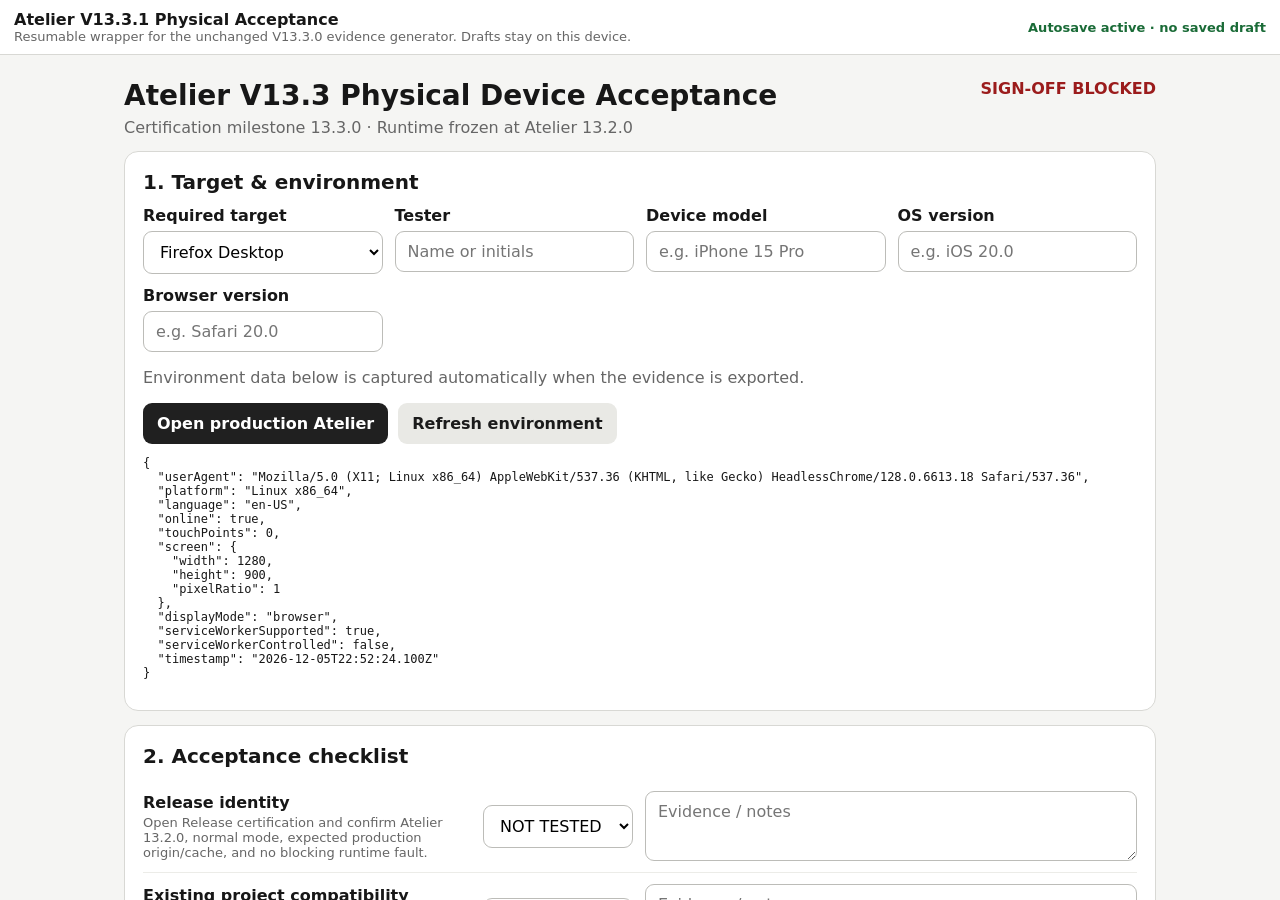
==== acceptance/DEVICE_ACCEPTANCE_13.3.1.html @ f1901b6e "Add resumable V13.3.1 acceptance wrapper" ====
<!doctype html>
<html lang="en">
<head>
<meta charset="utf-8">
<meta name="viewport" content="width=device-width,initial-scale=1,viewport-fit=cover">
<title>Atelier V13.3.1 Physical Acceptance</title>
<style>
*{box-sizing:border-box}html,body{margin:0;height:100%;font-family:system-ui,-apple-system,BlinkMacSystemFont,"Segoe UI",sans-serif;background:#f5f5f3;color:#171717}body{display:grid;grid-template-rows:auto 1fr}.bar{padding:10px 14px;border-bottom:1px solid #d8d8d4;background:#fff;display:flex;gap:12px;align-items:center;justify-content:space-between;flex-wrap:wrap}.title{font-weight:750}.note{font-size:13px;color:#666}.status{font-size:13px;font-weight:700;color:#1a6b37}iframe{width:100%;height:100%;border:0;background:#f5f5f3}
</style>
</head>
<body>
<div class="bar"><div><div class="title">Atelier V13.3.1 Physical Acceptance</div><div class="note">Resumable wrapper for the unchanged V13.3.0 evidence generator. Drafts stay on this device.</div></div><div id="status" class="status">Loading runner…</div></div>
<iframe id="runner" src="DEVICE_ACCEPTANCE_13.3.0.html" title="Atelier physical-device acceptance runner"></iframe>
<script>
const frame=document.getElementById('runner'),statusEl=document.getElementById('status'),PREFIX='atelier-acceptance-draft-13.3.1:';
let doc=null,saveTimer=0;
const wanted=new URLSearchParams(location.search).get('target');
function key(){const t=doc?.getElementById('target')?.value;return t?PREFIX+t:null;}
function rows(){return [...doc.querySelectorAll('#tests .test')].map(r=>({id:r.dataset.id,status:r.querySelector('select').value,notes:r.querySelector('textarea').value}));}
function snapshot(){return {tester:doc.getElementById('tester').value,device:doc.getElementById('device').value,os:doc.getElementById('os').value,browser:doc.getElementById('browser').value,generalNotes:doc.getElementById('generalNotes').value,results:rows(),savedAt:new Date().toISOString()};}
function save(){const k=key();if(!k)return;try{localStorage.setItem(k,JSON.stringify(snapshot()));statusEl.textContent='Draft saved locally';}catch{statusEl.textContent='Local draft save unavailable';}}
function restore(){const k=key();if(!k)return;let d=null;try{d=JSON.parse(localStorage.getItem(k)||'null');}catch{}if(!d){statusEl.textContent='Autosave active · no saved draft';return;}doc.getElementById('tester').value=d.tester||'';doc.getElementById('device').value=d.device||'';doc.getElementById('os').value=d.os||'';doc.getElementById('browser').value=d.browser||'';doc.getElementById('generalNotes').value=d.generalNotes||'';doc.getElementById('attest').checked=false;const m=new Map((d.results||[]).map(x=>[x.id,x]));doc.querySelectorAll('#tests .test').forEach(r=>{const v=m.get(r.dataset.id);if(v){r.querySelector('select').value=v.status||'NOT_TESTED';r.querySelector('textarea').value=v.notes||'';}});doc.getElementById('tester').dispatchEvent(new Event('input',{bubbles:true}));statusEl.textContent='Saved draft restored · re-attest before export';}
function schedule(){clearTimeout(saveTimer);saveTimer=setTimeout(save,150);}
frame.addEventListener('load',()=>{doc=frame.contentDocument;if(!doc){statusEl.textContent='Runner could not be accessed';return;}const target=doc.getElementById('target');if(wanted&&[...target.options].some(o=>o.value===wanted)){target.value=wanted;target.dispatchEvent(new Event('change',{bubbles:true}));}restore();doc.addEventListener('input',schedule,true);target.addEventListener('change',()=>setTimeout(restore,0));addEventListener('pagehide',save);statusEl.textContent=statusEl.textContent||'Autosave active';});
</script>
</body>
</html>
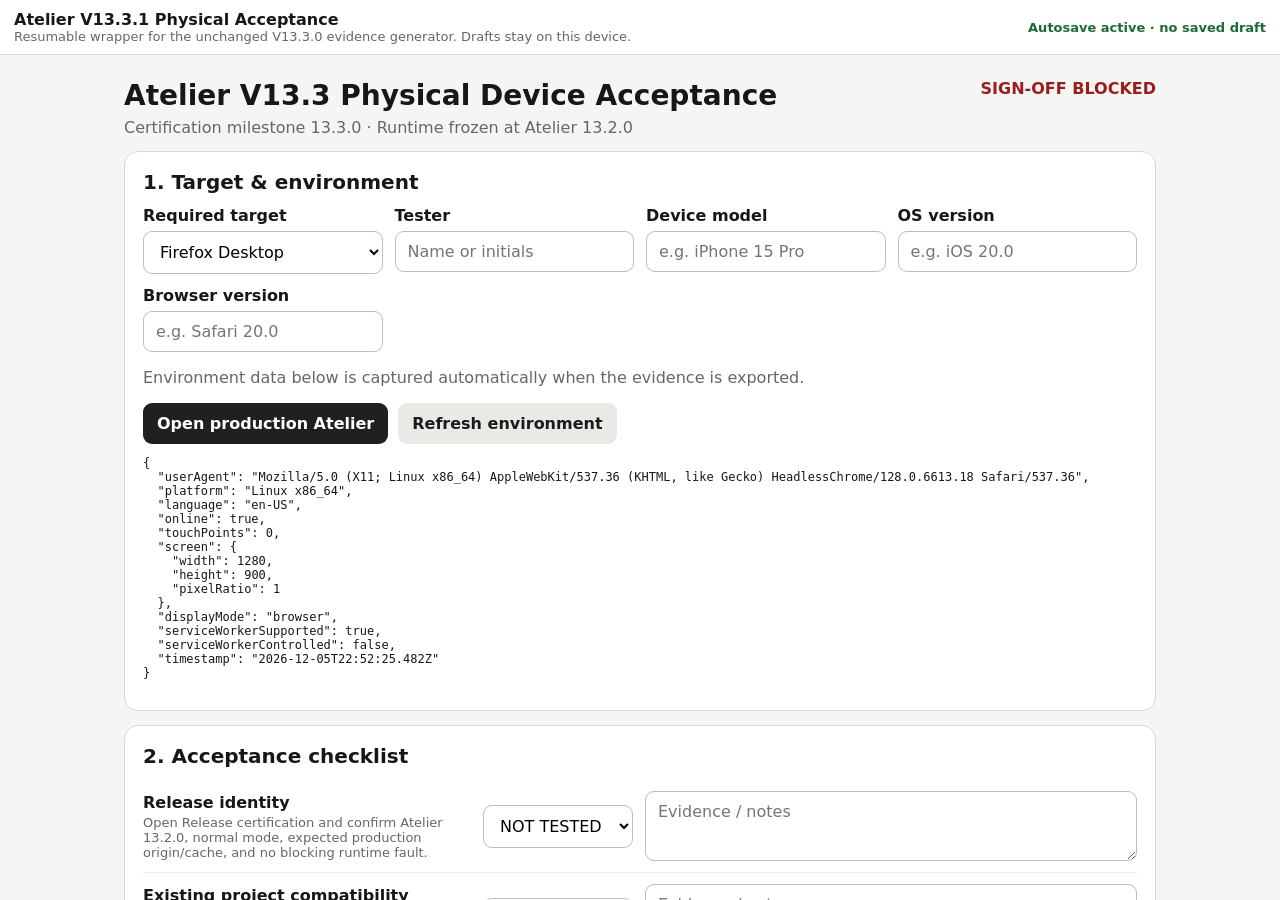
==== commit 8eb6189d: "Harden acceptance draft saving across target switches" ====
--- a/acceptance/DEVICE_ACCEPTANCE_13.3.1.html
+++ b/acceptance/DEVICE_ACCEPTANCE_13.3.1.html
@@ -13,15 +13,15 @@
 <iframe id="runner" src="DEVICE_ACCEPTANCE_13.3.0.html" title="Atelier physical-device acceptance runner"></iframe>
 <script>
 const frame=document.getElementById('runner'),statusEl=document.getElementById('status'),PREFIX='atelier-acceptance-draft-13.3.1:';
-let doc=null,saveTimer=0;
+let doc=null,saveTimer=0,activeTarget='';
 const wanted=new URLSearchParams(location.search).get('target');
-function key(){const t=doc?.getElementById('target')?.value;return t?PREFIX+t:null;}
+function key(id=activeTarget){return id?PREFIX+id:null;}
 function rows(){return [...doc.querySelectorAll('#tests .test')].map(r=>({id:r.dataset.id,status:r.querySelector('select').value,notes:r.querySelector('textarea').value}));}
 function snapshot(){return {tester:doc.getElementById('tester').value,device:doc.getElementById('device').value,os:doc.getElementById('os').value,browser:doc.getElementById('browser').value,generalNotes:doc.getElementById('generalNotes').value,results:rows(),savedAt:new Date().toISOString()};}
-function save(){const k=key();if(!k)return;try{localStorage.setItem(k,JSON.stringify(snapshot()));statusEl.textContent='Draft saved locally';}catch{statusEl.textContent='Local draft save unavailable';}}
-function restore(){const k=key();if(!k)return;let d=null;try{d=JSON.parse(localStorage.getItem(k)||'null');}catch{}if(!d){statusEl.textContent='Autosave active · no saved draft';return;}doc.getElementById('tester').value=d.tester||'';doc.getElementById('device').value=d.device||'';doc.getElementById('os').value=d.os||'';doc.getElementById('browser').value=d.browser||'';doc.getElementById('generalNotes').value=d.generalNotes||'';doc.getElementById('attest').checked=false;const m=new Map((d.results||[]).map(x=>[x.id,x]));doc.querySelectorAll('#tests .test').forEach(r=>{const v=m.get(r.dataset.id);if(v){r.querySelector('select').value=v.status||'NOT_TESTED';r.querySelector('textarea').value=v.notes||'';}});doc.getElementById('tester').dispatchEvent(new Event('input',{bubbles:true}));statusEl.textContent='Saved draft restored · re-attest before export';}
-function schedule(){clearTimeout(saveTimer);saveTimer=setTimeout(save,150);}
-frame.addEventListener('load',()=>{doc=frame.contentDocument;if(!doc){statusEl.textContent='Runner could not be accessed';return;}const target=doc.getElementById('target');if(wanted&&[...target.options].some(o=>o.value===wanted)){target.value=wanted;target.dispatchEvent(new Event('change',{bubbles:true}));}restore();doc.addEventListener('input',schedule,true);target.addEventListener('change',()=>setTimeout(restore,0));addEventListener('pagehide',save);statusEl.textContent=statusEl.textContent||'Autosave active';});
+function save(id=activeTarget){const k=key(id);if(!k||!doc)return;try{localStorage.setItem(k,JSON.stringify(snapshot()));statusEl.textContent='Draft saved locally';}catch{statusEl.textContent='Local draft save unavailable';}}
+function restore(id=activeTarget){const k=key(id);if(!k||!doc)return;let d=null;try{d=JSON.parse(localStorage.getItem(k)||'null');}catch{}if(!d){statusEl.textContent='Autosave active · no saved draft';return;}doc.getElementById('tester').value=d.tester||'';doc.getElementById('device').value=d.device||'';doc.getElementById('os').value=d.os||'';doc.getElementById('browser').value=d.browser||'';doc.getElementById('generalNotes').value=d.generalNotes||'';doc.getElementById('attest').checked=false;const m=new Map((d.results||[]).map(x=>[x.id,x]));doc.querySelectorAll('#tests .test').forEach(r=>{const v=m.get(r.dataset.id);if(v){r.querySelector('select').value=v.status||'NOT_TESTED';r.querySelector('textarea').value=v.notes||'';}});doc.getElementById('tester').dispatchEvent(new Event('input',{bubbles:true}));statusEl.textContent='Saved draft restored · re-attest before export';}
+function schedule(){clearTimeout(saveTimer);saveTimer=setTimeout(()=>save(activeTarget),150);}
+frame.addEventListener('load',()=>{doc=frame.contentDocument;if(!doc){statusEl.textContent='Runner could not be accessed';return;}const target=doc.getElementById('target');if(wanted&&[...target.options].some(o=>o.value===wanted)){target.value=wanted;target.dispatchEvent(new Event('change',{bubbles:true}));}activeTarget=target.value;restore(activeTarget);doc.addEventListener('input',schedule,true);target.addEventListener('change',()=>{clearTimeout(saveTimer);save(activeTarget);},true);target.addEventListener('change',()=>{activeTarget=target.value;setTimeout(()=>restore(activeTarget),0);});addEventListener('pagehide',()=>{clearTimeout(saveTimer);save(activeTarget);});statusEl.textContent=statusEl.textContent||'Autosave active';});
 </script>
 </body>
 </html>
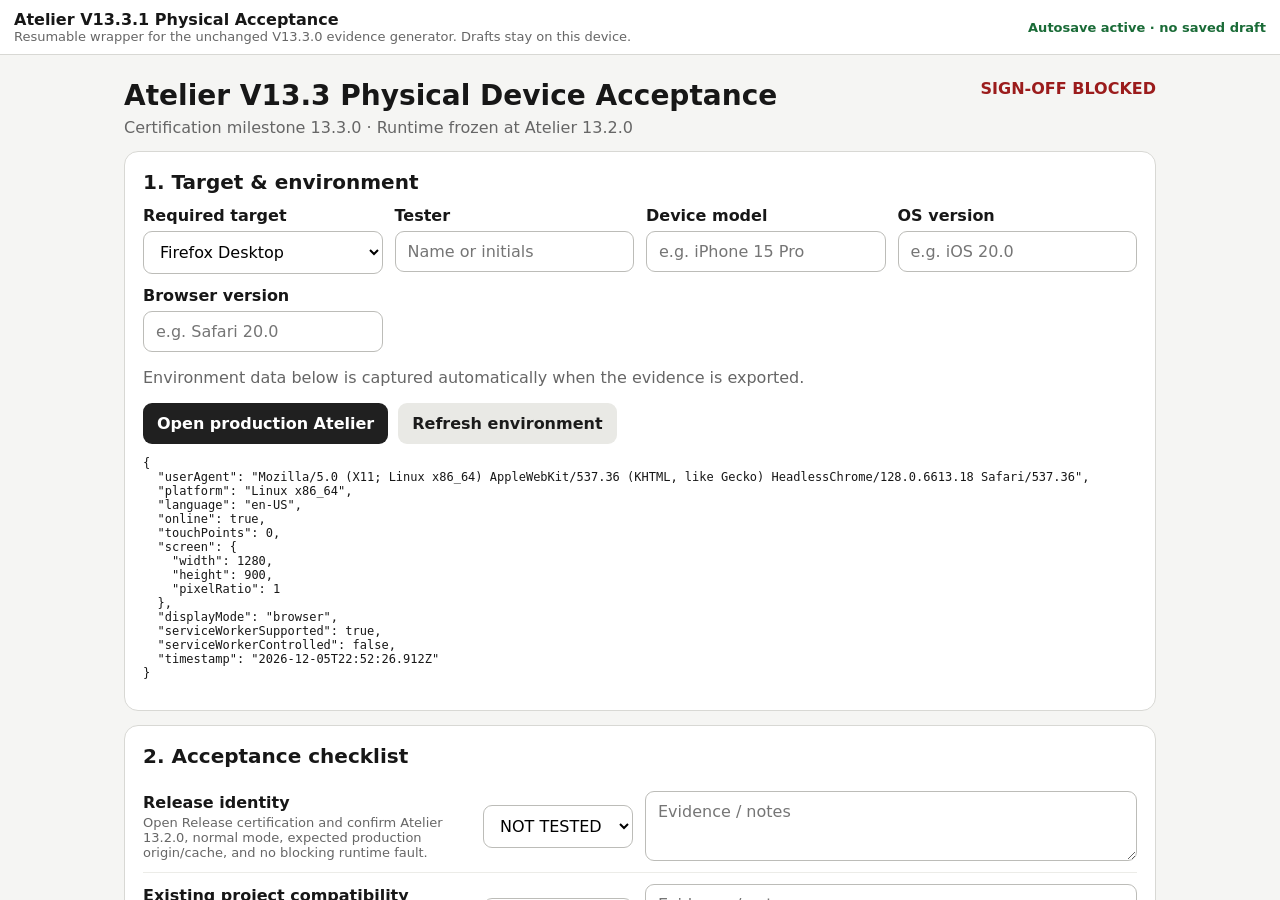
==== commit 7173bee6: "Persist selected physical target across wrapper reloads" ====
--- a/acceptance/DEVICE_ACCEPTANCE_13.3.1.html
+++ b/acceptance/DEVICE_ACCEPTANCE_13.3.1.html
@@ -20,8 +20,9 @@
 function snapshot(){return {tester:doc.getElementById('tester').value,device:doc.getElementById('device').value,os:doc.getElementById('os').value,browser:doc.getElementById('browser').value,generalNotes:doc.getElementById('generalNotes').value,results:rows(),savedAt:new Date().toISOString()};}
 function save(id=activeTarget){const k=key(id);if(!k||!doc)return;try{localStorage.setItem(k,JSON.stringify(snapshot()));statusEl.textContent='Draft saved locally';}catch{statusEl.textContent='Local draft save unavailable';}}
 function restore(id=activeTarget){const k=key(id);if(!k||!doc)return;let d=null;try{d=JSON.parse(localStorage.getItem(k)||'null');}catch{}if(!d){statusEl.textContent='Autosave active · no saved draft';return;}doc.getElementById('tester').value=d.tester||'';doc.getElementById('device').value=d.device||'';doc.getElementById('os').value=d.os||'';doc.getElementById('browser').value=d.browser||'';doc.getElementById('generalNotes').value=d.generalNotes||'';doc.getElementById('attest').checked=false;const m=new Map((d.results||[]).map(x=>[x.id,x]));doc.querySelectorAll('#tests .test').forEach(r=>{const v=m.get(r.dataset.id);if(v){r.querySelector('select').value=v.status||'NOT_TESTED';r.querySelector('textarea').value=v.notes||'';}});doc.getElementById('tester').dispatchEvent(new Event('input',{bubbles:true}));statusEl.textContent='Saved draft restored · re-attest before export';}
+function syncUrl(){const u=new URL(location.href);u.searchParams.set('target',activeTarget);history.replaceState(null,'',u);}
 function schedule(){clearTimeout(saveTimer);saveTimer=setTimeout(()=>save(activeTarget),150);}
-frame.addEventListener('load',()=>{doc=frame.contentDocument;if(!doc){statusEl.textContent='Runner could not be accessed';return;}const target=doc.getElementById('target');if(wanted&&[...target.options].some(o=>o.value===wanted)){target.value=wanted;target.dispatchEvent(new Event('change',{bubbles:true}));}activeTarget=target.value;restore(activeTarget);doc.addEventListener('input',schedule,true);target.addEventListener('change',()=>{clearTimeout(saveTimer);save(activeTarget);},true);target.addEventListener('change',()=>{activeTarget=target.value;setTimeout(()=>restore(activeTarget),0);});addEventListener('pagehide',()=>{clearTimeout(saveTimer);save(activeTarget);});statusEl.textContent=statusEl.textContent||'Autosave active';});
+frame.addEventListener('load',()=>{doc=frame.contentDocument;if(!doc){statusEl.textContent='Runner could not be accessed';return;}const target=doc.getElementById('target');if(wanted&&[...target.options].some(o=>o.value===wanted)){target.value=wanted;target.dispatchEvent(new Event('change',{bubbles:true}));}activeTarget=target.value;syncUrl();restore(activeTarget);doc.addEventListener('input',schedule,true);target.addEventListener('change',()=>{clearTimeout(saveTimer);save(activeTarget);},true);target.addEventListener('change',()=>{activeTarget=target.value;syncUrl();setTimeout(()=>restore(activeTarget),0);});addEventListener('pagehide',()=>{clearTimeout(saveTimer);save(activeTarget);});statusEl.textContent=statusEl.textContent||'Autosave active';});
 </script>
 </body>
 </html>
